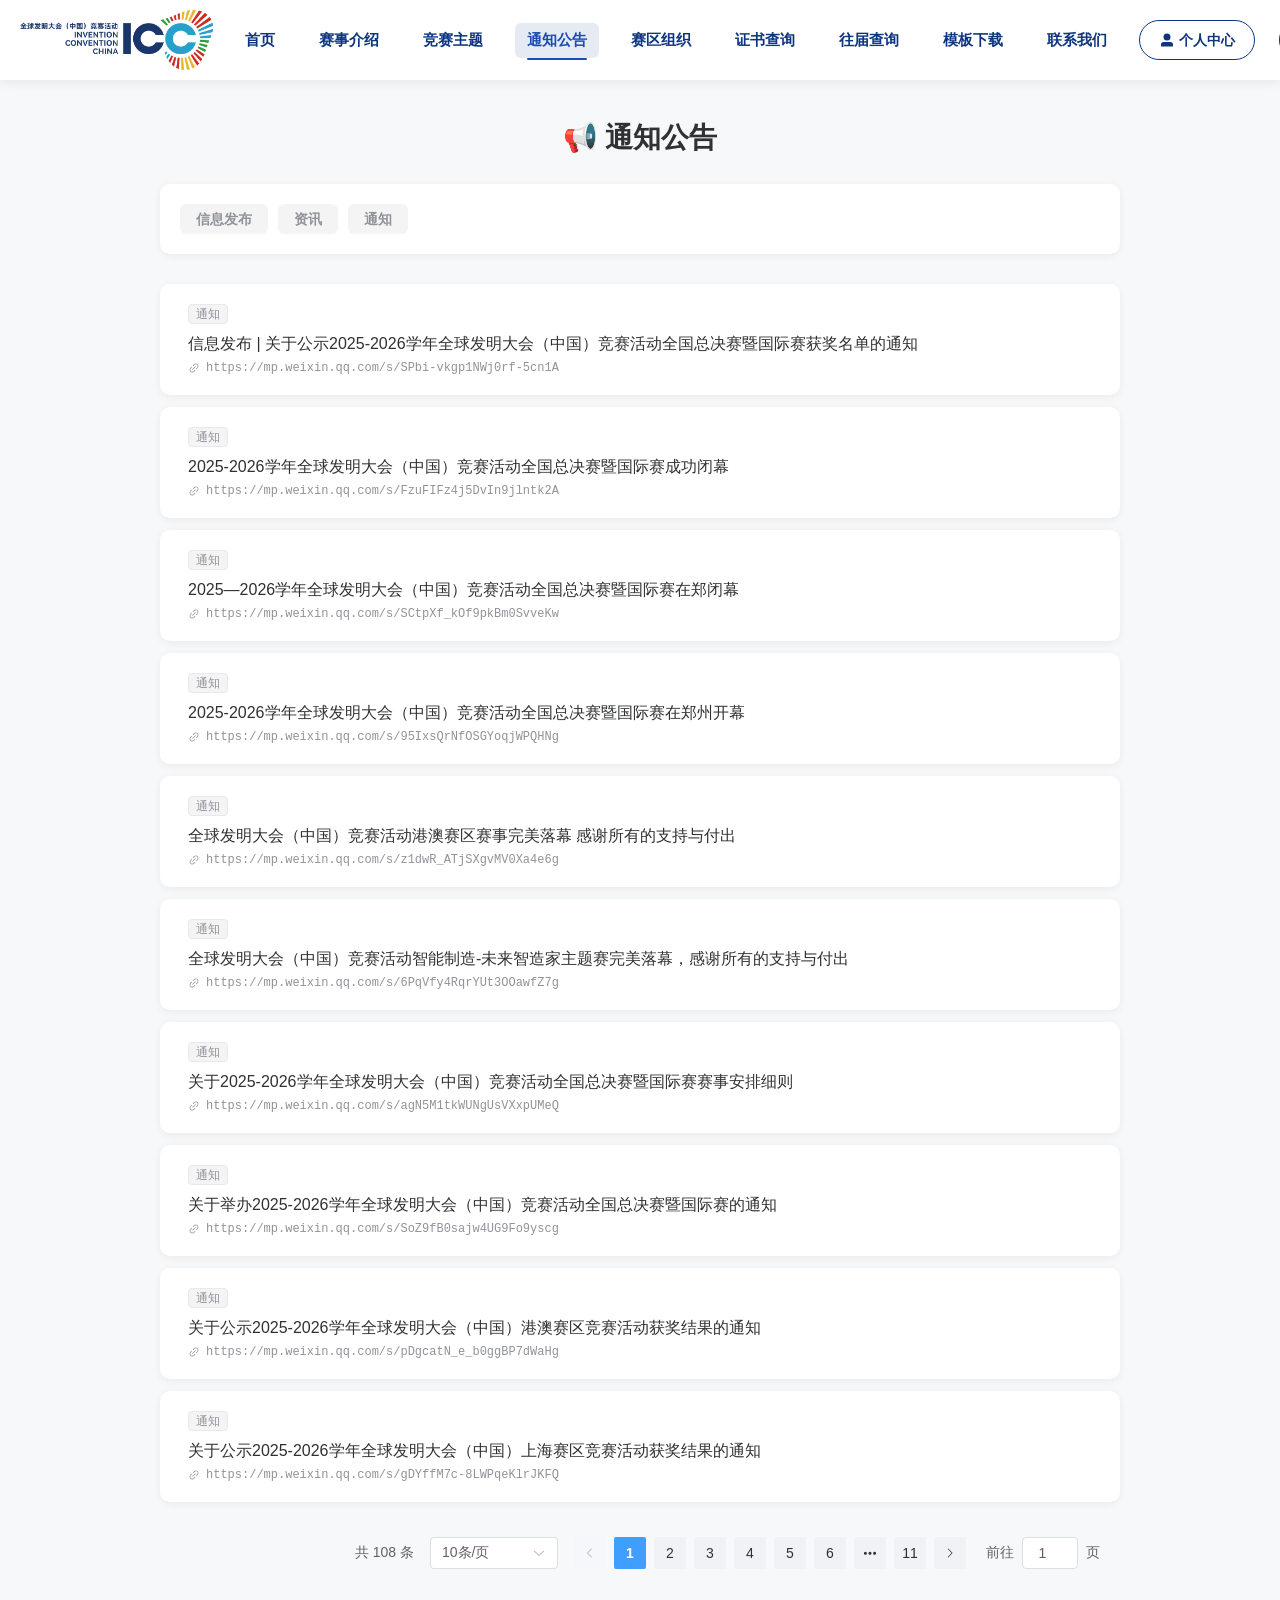
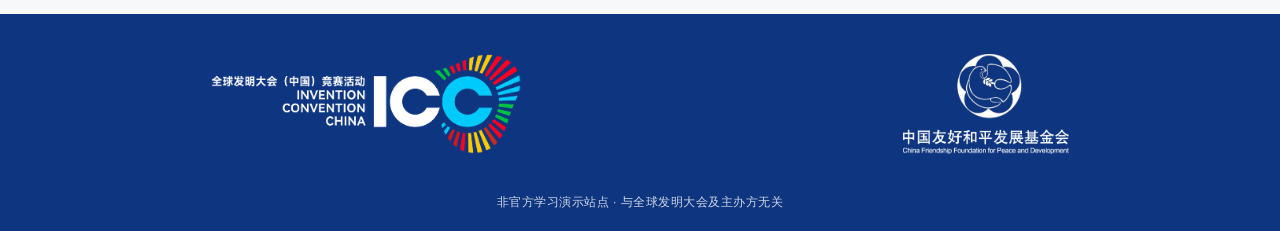
==== announcement.html @ bc02f61d "Deploy ICC replica site Co-Authored-By: Claude Code <noreply@anthropic.com>" ====
<!DOCTYPE html>
<html lang="zh-CN">
  <head>
    <meta charset="utf-8" />
    <meta http-equiv="X-UA-Compatible" content="IE=edge,chrome=1" />
    <meta name="renderer" content="webkit" />
    <meta name="viewport" content="width=device-width, initial-scale=1, maximum-scale=1, user-scalable=no" />
    <meta name="robots" content="noindex, nofollow" />
    <title></title>
    <link rel="stylesheet" href="assets/css/style.css" />
    <link rel="stylesheet" href="assets/css/content.css" />
  </head>
  <body>
    <div id="app">
      <div class="notification-page">
<header class="app-header">
          <div class="logo-container">
            <img class="logo" src="assets/img/logo-header.png" alt="ICC" />
          </div>
                    <nav class="nav-links desktop-nav">
            <a href="home.html" class="nav-btn">首页</a>
            <a href="introduction.html" class="nav-btn">赛事介绍</a>
            <a href="theme.html" class="nav-btn">竞赛主题</a>
            <a href="announcement.html" class="nav-btn router-link-exact-active">通知公告</a>
            <a href="organization.html" class="nav-btn">赛区组织</a>
            <a href="index.html" class="nav-btn">证书查询</a>
            <a href="past.html" class="nav-btn">往届查询</a>
            <a href="download.html" class="nav-btn">模板下载</a>
            <a href="contact.html" class="nav-btn">联系我们</a>
          </nav>
          <div class="auth-buttons desktop-auth">
            <button class="auth-btn personal-center-btn" type="button" id="personalBtn">
              <span class="btn-icon">
                <svg viewBox="0 0 1024 1024" width="16" height="16" xmlns="http://www.w3.org/2000/svg">
                  <path fill="currentColor" d="M288 320a224 224 0 1 0 448 0 224 224 0 1 0-448 0m544 608H160a32 32 0 0 1-32-32v-96a160 160 0 0 1 160-160h448a160 160 0 0 1 160 160v96a32 32 0 0 1-32 32z" />
                </svg>
              </span>
              <span>个人中心</span>
            </button>
            <button class="auth-btn register-btn" type="button" id="registerBtn"><span>报名参赛</span></button>
          </div>

          <button class="mobile-menu-btn" type="button" id="mobileMenuBtn" aria-label="打开菜单">
            <span class="menu-line"></span><span class="menu-line"></span><span class="menu-line"></span>
          </button>
          <div class="mobile-menu-overlay" id="mobileOverlay"></div>
          <nav class="mobile-nav" id="mobileNav">
            <div class="mobile-nav-header">
              <img class="mobile-logo" src="assets/img/logo-header.png" alt="ICC" />
              <button class="close-menu-btn" type="button" id="closeMenuBtn">×</button>
            </div>
            <div class="mobile-auth-buttons">
              <button class="mobile-auth-btn mobile-personal-center-btn" type="button">
                <span class="mobile-btn-inner">
                  <span class="btn-icon">
                    <svg viewBox="0 0 1024 1024" width="16" height="16" xmlns="http://www.w3.org/2000/svg">
                      <path fill="currentColor" d="M288 320a224 224 0 1 0 448 0 224 224 0 1 0-448 0m544 608H160a32 32 0 0 1-32-32v-96a160 160 0 0 1 160-160h448a160 160 0 0 1 160 160v96a32 32 0 0 1-32 32z" />
                    </svg>
                  </span>
                  <span>个人中心</span>
                </span>
              </button>
              <button class="mobile-auth-btn mobile-register-btn" type="button" id="mobileRegisterBtn"><span>报名参赛</span></button>
            </div>
                        <div class="mobile-nav-links">
              <a href="home.html" class="mobile-nav-btn"><span>首页</span><span class="nav-arrow">›</span></a>
              <a href="introduction.html" class="mobile-nav-btn"><span>赛事介绍</span><span class="nav-arrow">›</span></a>
              <a href="theme.html" class="mobile-nav-btn"><span>竞赛主题</span><span class="nav-arrow">›</span></a>
              <a href="announcement.html" class="mobile-nav-btn active"><span>通知公告</span><span class="nav-arrow">›</span></a>
              <a href="organization.html" class="mobile-nav-btn"><span>赛区组织</span><span class="nav-arrow">›</span></a>
              <a href="index.html" class="mobile-nav-btn"><span>证书查询</span><span class="nav-arrow">›</span></a>
              <a href="past.html" class="mobile-nav-btn"><span>往届查询</span><span class="nav-arrow">›</span></a>
              <a href="download.html" class="mobile-nav-btn"><span>模板下载</span><span class="nav-arrow">›</span></a>
              <a href="contact.html" class="mobile-nav-btn"><span>联系我们</span><span class="nav-arrow">›</span></a>
            </div>
          </nav>
        </header>

        <main class="main-content">
          <div class="container">
            <h2 class="page-title">📢 通知公告</h2>
            <div class="tag-filter">
          <span class="el-check-tag el-check-tag--primary">信息发布</span>
          <span class="el-check-tag el-check-tag--primary">资讯</span>
          <span class="el-check-tag el-check-tag--primary">通知</span>
            </div>
            <div class="notification-list" id="notificationList">
          <div class="notice-item" data-url="https://mp.weixin.qq.com/s/SPbi-vkgp1NWj0rf-5cn1A">
            <div class="item-tags"><span class="el-tag el-tag--info el-tag--small el-tag--light tag"><span class="el-tag__content">通知</span></span></div>
            <span class="notice-title">信息发布 | 关于公示2025-2026学年全球发明大会（中国）竞赛活动全国总决赛暨国际赛获奖名单的通知</span>
            <div class="link-hint"><i class="el-icon" style="font-size: 12px;"><svg viewBox="0 0 1024 1024"><path fill="currentColor" d="M715.648 625.152 670.4 579.904l90.496-90.56c75.008-74.944 85.12-186.368 22.656-248.896-62.528-62.464-173.952-52.352-248.96 22.656L444.16 353.6l-45.248-45.248 90.496-90.496c100.032-99.968 251.968-110.08 339.456-22.656 87.488 87.488 77.312 239.424-22.656 339.456l-90.496 90.496zm-90.496 90.496-90.496 90.496C434.624 906.112 282.688 916.224 195.2 828.8c-87.488-87.488-77.312-239.424 22.656-339.456l90.496-90.496 45.248 45.248-90.496 90.56c-75.008 74.944-85.12 186.368-22.656 248.896 62.528 62.464 173.952 52.352 248.96-22.656l90.496-90.496 45.248 45.248zm0-362.048 45.248 45.248L398.848 670.4 353.6 625.152 625.152 353.6z"></path></svg></i><span>https://mp.weixin.qq.com/s/SPbi-vkgp1NWj0rf-5cn1A</span></div>
          </div>
          <div class="notice-item" data-url="https://mp.weixin.qq.com/s/FzuFIFz4j5DvIn9jlntk2A">
            <div class="item-tags"><span class="el-tag el-tag--info el-tag--small el-tag--light tag"><span class="el-tag__content">通知</span></span></div>
            <span class="notice-title">2025-2026学年全球发明大会（中国）竞赛活动全国总决赛暨国际赛成功闭幕</span>
            <div class="link-hint"><i class="el-icon" style="font-size: 12px;"><svg viewBox="0 0 1024 1024"><path fill="currentColor" d="M715.648 625.152 670.4 579.904l90.496-90.56c75.008-74.944 85.12-186.368 22.656-248.896-62.528-62.464-173.952-52.352-248.96 22.656L444.16 353.6l-45.248-45.248 90.496-90.496c100.032-99.968 251.968-110.08 339.456-22.656 87.488 87.488 77.312 239.424-22.656 339.456l-90.496 90.496zm-90.496 90.496-90.496 90.496C434.624 906.112 282.688 916.224 195.2 828.8c-87.488-87.488-77.312-239.424 22.656-339.456l90.496-90.496 45.248 45.248-90.496 90.56c-75.008 74.944-85.12 186.368-22.656 248.896 62.528 62.464 173.952 52.352 248.96-22.656l90.496-90.496 45.248 45.248zm0-362.048 45.248 45.248L398.848 670.4 353.6 625.152 625.152 353.6z"></path></svg></i><span>https://mp.weixin.qq.com/s/FzuFIFz4j5DvIn9jlntk2A</span></div>
          </div>
          <div class="notice-item" data-url="https://mp.weixin.qq.com/s/SCtpXf_kOf9pkBm0SvveKw">
            <div class="item-tags"><span class="el-tag el-tag--info el-tag--small el-tag--light tag"><span class="el-tag__content">通知</span></span></div>
            <span class="notice-title">2025—2026学年全球发明大会（中国）竞赛活动全国总决赛暨国际赛在郑闭幕</span>
            <div class="link-hint"><i class="el-icon" style="font-size: 12px;"><svg viewBox="0 0 1024 1024"><path fill="currentColor" d="M715.648 625.152 670.4 579.904l90.496-90.56c75.008-74.944 85.12-186.368 22.656-248.896-62.528-62.464-173.952-52.352-248.96 22.656L444.16 353.6l-45.248-45.248 90.496-90.496c100.032-99.968 251.968-110.08 339.456-22.656 87.488 87.488 77.312 239.424-22.656 339.456l-90.496 90.496zm-90.496 90.496-90.496 90.496C434.624 906.112 282.688 916.224 195.2 828.8c-87.488-87.488-77.312-239.424 22.656-339.456l90.496-90.496 45.248 45.248-90.496 90.56c-75.008 74.944-85.12 186.368-22.656 248.896 62.528 62.464 173.952 52.352 248.96-22.656l90.496-90.496 45.248 45.248zm0-362.048 45.248 45.248L398.848 670.4 353.6 625.152 625.152 353.6z"></path></svg></i><span>https://mp.weixin.qq.com/s/SCtpXf_kOf9pkBm0SvveKw</span></div>
          </div>
          <div class="notice-item" data-url="https://mp.weixin.qq.com/s/95IxsQrNfOSGYoqjWPQHNg">
            <div class="item-tags"><span class="el-tag el-tag--info el-tag--small el-tag--light tag"><span class="el-tag__content">通知</span></span></div>
            <span class="notice-title">2025-2026学年全球发明大会（中国）竞赛活动全国总决赛暨国际赛在郑州开幕</span>
            <div class="link-hint"><i class="el-icon" style="font-size: 12px;"><svg viewBox="0 0 1024 1024"><path fill="currentColor" d="M715.648 625.152 670.4 579.904l90.496-90.56c75.008-74.944 85.12-186.368 22.656-248.896-62.528-62.464-173.952-52.352-248.96 22.656L444.16 353.6l-45.248-45.248 90.496-90.496c100.032-99.968 251.968-110.08 339.456-22.656 87.488 87.488 77.312 239.424-22.656 339.456l-90.496 90.496zm-90.496 90.496-90.496 90.496C434.624 906.112 282.688 916.224 195.2 828.8c-87.488-87.488-77.312-239.424 22.656-339.456l90.496-90.496 45.248 45.248-90.496 90.56c-75.008 74.944-85.12 186.368-22.656 248.896 62.528 62.464 173.952 52.352 248.96-22.656l90.496-90.496 45.248 45.248zm0-362.048 45.248 45.248L398.848 670.4 353.6 625.152 625.152 353.6z"></path></svg></i><span>https://mp.weixin.qq.com/s/95IxsQrNfOSGYoqjWPQHNg</span></div>
          </div>
          <div class="notice-item" data-url="https://mp.weixin.qq.com/s/z1dwR_ATjSXgvMV0Xa4e6g">
            <div class="item-tags"><span class="el-tag el-tag--info el-tag--small el-tag--light tag"><span class="el-tag__content">通知</span></span></div>
            <span class="notice-title">全球发明大会（中国）竞赛活动港澳赛区赛事完美落幕 感谢所有的支持与付出</span>
            <div class="link-hint"><i class="el-icon" style="font-size: 12px;"><svg viewBox="0 0 1024 1024"><path fill="currentColor" d="M715.648 625.152 670.4 579.904l90.496-90.56c75.008-74.944 85.12-186.368 22.656-248.896-62.528-62.464-173.952-52.352-248.96 22.656L444.16 353.6l-45.248-45.248 90.496-90.496c100.032-99.968 251.968-110.08 339.456-22.656 87.488 87.488 77.312 239.424-22.656 339.456l-90.496 90.496zm-90.496 90.496-90.496 90.496C434.624 906.112 282.688 916.224 195.2 828.8c-87.488-87.488-77.312-239.424 22.656-339.456l90.496-90.496 45.248 45.248-90.496 90.56c-75.008 74.944-85.12 186.368-22.656 248.896 62.528 62.464 173.952 52.352 248.96-22.656l90.496-90.496 45.248 45.248zm0-362.048 45.248 45.248L398.848 670.4 353.6 625.152 625.152 353.6z"></path></svg></i><span>https://mp.weixin.qq.com/s/z1dwR_ATjSXgvMV0Xa4e6g</span></div>
          </div>
          <div class="notice-item" data-url="https://mp.weixin.qq.com/s/6PqVfy4RqrYUt3OOawfZ7g">
            <div class="item-tags"><span class="el-tag el-tag--info el-tag--small el-tag--light tag"><span class="el-tag__content">通知</span></span></div>
            <span class="notice-title">全球发明大会（中国）竞赛活动智能制造-未来智造家主题赛完美落幕，感谢所有的支持与付出</span>
            <div class="link-hint"><i class="el-icon" style="font-size: 12px;"><svg viewBox="0 0 1024 1024"><path fill="currentColor" d="M715.648 625.152 670.4 579.904l90.496-90.56c75.008-74.944 85.12-186.368 22.656-248.896-62.528-62.464-173.952-52.352-248.96 22.656L444.16 353.6l-45.248-45.248 90.496-90.496c100.032-99.968 251.968-110.08 339.456-22.656 87.488 87.488 77.312 239.424-22.656 339.456l-90.496 90.496zm-90.496 90.496-90.496 90.496C434.624 906.112 282.688 916.224 195.2 828.8c-87.488-87.488-77.312-239.424 22.656-339.456l90.496-90.496 45.248 45.248-90.496 90.56c-75.008 74.944-85.12 186.368-22.656 248.896 62.528 62.464 173.952 52.352 248.96-22.656l90.496-90.496 45.248 45.248zm0-362.048 45.248 45.248L398.848 670.4 353.6 625.152 625.152 353.6z"></path></svg></i><span>https://mp.weixin.qq.com/s/6PqVfy4RqrYUt3OOawfZ7g</span></div>
          </div>
          <div class="notice-item" data-url="https://mp.weixin.qq.com/s/agN5M1tkWUNgUsVXxpUMeQ">
            <div class="item-tags"><span class="el-tag el-tag--info el-tag--small el-tag--light tag"><span class="el-tag__content">通知</span></span></div>
            <span class="notice-title">关于2025-2026学年全球发明大会（中国）竞赛活动全国总决赛暨国际赛赛事安排细则</span>
            <div class="link-hint"><i class="el-icon" style="font-size: 12px;"><svg viewBox="0 0 1024 1024"><path fill="currentColor" d="M715.648 625.152 670.4 579.904l90.496-90.56c75.008-74.944 85.12-186.368 22.656-248.896-62.528-62.464-173.952-52.352-248.96 22.656L444.16 353.6l-45.248-45.248 90.496-90.496c100.032-99.968 251.968-110.08 339.456-22.656 87.488 87.488 77.312 239.424-22.656 339.456l-90.496 90.496zm-90.496 90.496-90.496 90.496C434.624 906.112 282.688 916.224 195.2 828.8c-87.488-87.488-77.312-239.424 22.656-339.456l90.496-90.496 45.248 45.248-90.496 90.56c-75.008 74.944-85.12 186.368-22.656 248.896 62.528 62.464 173.952 52.352 248.96-22.656l90.496-90.496 45.248 45.248zm0-362.048 45.248 45.248L398.848 670.4 353.6 625.152 625.152 353.6z"></path></svg></i><span>https://mp.weixin.qq.com/s/agN5M1tkWUNgUsVXxpUMeQ</span></div>
          </div>
          <div class="notice-item" data-url="https://mp.weixin.qq.com/s/SoZ9fB0sajw4UG9Fo9yscg">
            <div class="item-tags"><span class="el-tag el-tag--info el-tag--small el-tag--light tag"><span class="el-tag__content">通知</span></span></div>
            <span class="notice-title">关于举办2025-2026学年全球发明大会（中国）竞赛活动全国总决赛暨国际赛的通知</span>
            <div class="link-hint"><i class="el-icon" style="font-size: 12px;"><svg viewBox="0 0 1024 1024"><path fill="currentColor" d="M715.648 625.152 670.4 579.904l90.496-90.56c75.008-74.944 85.12-186.368 22.656-248.896-62.528-62.464-173.952-52.352-248.96 22.656L444.16 353.6l-45.248-45.248 90.496-90.496c100.032-99.968 251.968-110.08 339.456-22.656 87.488 87.488 77.312 239.424-22.656 339.456l-90.496 90.496zm-90.496 90.496-90.496 90.496C434.624 906.112 282.688 916.224 195.2 828.8c-87.488-87.488-77.312-239.424 22.656-339.456l90.496-90.496 45.248 45.248-90.496 90.56c-75.008 74.944-85.12 186.368-22.656 248.896 62.528 62.464 173.952 52.352 248.96-22.656l90.496-90.496 45.248 45.248zm0-362.048 45.248 45.248L398.848 670.4 353.6 625.152 625.152 353.6z"></path></svg></i><span>https://mp.weixin.qq.com/s/SoZ9fB0sajw4UG9Fo9yscg</span></div>
          </div>
          <div class="notice-item" data-url="https://mp.weixin.qq.com/s/pDgcatN_e_b0ggBP7dWaHg">
            <div class="item-tags"><span class="el-tag el-tag--info el-tag--small el-tag--light tag"><span class="el-tag__content">通知</span></span></div>
            <span class="notice-title">关于公示2025-2026学年全球发明大会（中国）港澳赛区竞赛活动获奖结果的通知</span>
            <div class="link-hint"><i class="el-icon" style="font-size: 12px;"><svg viewBox="0 0 1024 1024"><path fill="currentColor" d="M715.648 625.152 670.4 579.904l90.496-90.56c75.008-74.944 85.12-186.368 22.656-248.896-62.528-62.464-173.952-52.352-248.96 22.656L444.16 353.6l-45.248-45.248 90.496-90.496c100.032-99.968 251.968-110.08 339.456-22.656 87.488 87.488 77.312 239.424-22.656 339.456l-90.496 90.496zm-90.496 90.496-90.496 90.496C434.624 906.112 282.688 916.224 195.2 828.8c-87.488-87.488-77.312-239.424 22.656-339.456l90.496-90.496 45.248 45.248-90.496 90.56c-75.008 74.944-85.12 186.368-22.656 248.896 62.528 62.464 173.952 52.352 248.96-22.656l90.496-90.496 45.248 45.248zm0-362.048 45.248 45.248L398.848 670.4 353.6 625.152 625.152 353.6z"></path></svg></i><span>https://mp.weixin.qq.com/s/pDgcatN_e_b0ggBP7dWaHg</span></div>
          </div>
          <div class="notice-item" data-url="https://mp.weixin.qq.com/s/gDYffM7c-8LWPqeKlrJKFQ">
            <div class="item-tags"><span class="el-tag el-tag--info el-tag--small el-tag--light tag"><span class="el-tag__content">通知</span></span></div>
            <span class="notice-title">关于公示2025-2026学年全球发明大会（中国）上海赛区竞赛活动获奖结果的通知</span>
            <div class="link-hint"><i class="el-icon" style="font-size: 12px;"><svg viewBox="0 0 1024 1024"><path fill="currentColor" d="M715.648 625.152 670.4 579.904l90.496-90.56c75.008-74.944 85.12-186.368 22.656-248.896-62.528-62.464-173.952-52.352-248.96 22.656L444.16 353.6l-45.248-45.248 90.496-90.496c100.032-99.968 251.968-110.08 339.456-22.656 87.488 87.488 77.312 239.424-22.656 339.456l-90.496 90.496zm-90.496 90.496-90.496 90.496C434.624 906.112 282.688 916.224 195.2 828.8c-87.488-87.488-77.312-239.424 22.656-339.456l90.496-90.496 45.248 45.248-90.496 90.56c-75.008 74.944-85.12 186.368-22.656 248.896 62.528 62.464 173.952 52.352 248.96-22.656l90.496-90.496 45.248 45.248zm0-362.048 45.248 45.248L398.848 670.4 353.6 625.152 625.152 353.6z"></path></svg></i><span>https://mp.weixin.qq.com/s/gDYffM7c-8LWPqeKlrJKFQ</span></div>
          </div>
            </div>
        <div class="pagination-container">
          <div class="el-pagination is-background">
            <span class="el-pagination__total">共 108 条</span>
            <span class="el-pagination__sizes"><span class="size-box"><span>10条/页</span><i class="el-icon"><svg viewBox="0 0 1024 1024" xmlns="http://www.w3.org/2000/svg"><path fill="currentColor" d="M831.872 340.864 512 652.672 192.128 340.864a30.592 30.592 0 0 0-42.752 0 29.12 29.12 0 0 0 0 41.6L489.664 714.24a32 32 0 0 0 44.672 0l340.288-331.712a29.12 29.12 0 0 0 0-41.728 30.592 30.592 0 0 0-42.752 0z"/></svg></i></span></span>
            <button type="button" class="btn-prev" aria-label="上一页" disabled><svg viewBox="0 0 1024 1024" xmlns="http://www.w3.org/2000/svg"><path fill="currentColor" d="M609.408 149.376 277.76 489.6a32 32 0 0 0 0 44.672l331.648 340.352a29.12 29.12 0 0 0 41.728 0 30.592 30.592 0 0 0 0-42.752L339.264 511.936l311.872-319.872a30.592 30.592 0 0 0 0-42.688 29.12 29.12 0 0 0-41.728 0z"/></svg></button>
            <ul class="el-pager">
          <li class="is-active number" data-page="1">1</li>
          <li class="number" data-page="2">2</li>
          <li class="number" data-page="3">3</li>
          <li class="number" data-page="4">4</li>
          <li class="number" data-page="5">5</li>
          <li class="number" data-page="6">6</li>
          <li class="more btn-quicknext el-icon" aria-label="向后 5 页"><svg viewBox="0 0 1024 1024" xmlns="http://www.w3.org/2000/svg"><path fill="currentColor" d="M176 416a112 112 0 1 1 0 224 112 112 0 0 1 0-224m336 0a112 112 0 1 1 0 224 112 112 0 0 1 0-224m336 0a112 112 0 1 1 0 224 112 112 0 0 1 0-224"/></svg></li>
          <li class="number" data-page="11">11</li>
            </ul>
            <button type="button" class="btn-next" aria-label="下一页"><svg viewBox="0 0 1024 1024" xmlns="http://www.w3.org/2000/svg"><path fill="currentColor" d="M340.864 149.312a30.592 30.592 0 0 0 0 42.752L652.736 512 340.864 831.872a30.592 30.592 0 0 0 0 42.752 29.12 29.12 0 0 0 41.728 0L714.24 534.336a32 32 0 0 0 0-44.672L382.592 149.376a29.12 29.12 0 0 0-41.728 0z"/></svg></button>
            <span class="el-pagination__jump"><span class="el-pagination__goto">前往</span><input class="jump-input" type="number" min="1" max="11" value="1" aria-label="页"><span>页</span></span>
          </div>
        </div>
          </div>
        </main>

<footer class="app-footer">
          <img class="foot-logo" src="assets/img/logo-footer-left.png" alt="Logo Left" />
          <img class="foot-logo" src="assets/img/logo-footer-right.png" alt="Logo Right" />
          <div class="record"><span class="demo-notice">非官方学习演示站点 · 与全球发明大会及主办方无关</span></div>
        </footer>
      </div>

    <!-- 报名参赛：选择参赛方式 -->
    <div class="competition-modal-overlay" id="competitionModal" hidden>
      <div class="competition-modal-container" role="dialog" aria-modal="true" aria-labelledby="modalTitle">
        <button class="modal-close-btn" type="button" id="modalCloseBtn" aria-label="关闭">
          <svg width="20" height="20" viewBox="0 0 20 20" fill="none" xmlns="http://www.w3.org/2000/svg">
            <path d="M15 5L5 15M5 5L15 15" stroke="#666" stroke-width="2" stroke-linecap="round" stroke-linejoin="round" />
          </svg>
        </button>
        <div class="modal-header">
          <div class="modal-icon">
            <svg width="48" height="48" viewBox="0 0 48 48" fill="none" xmlns="http://www.w3.org/2000/svg">
              <circle cx="24" cy="24" r="24" fill="#0E357F" fill-opacity="0.1" />
              <path d="M32 19L24 27L16 19" stroke="#0E357F" stroke-width="2" stroke-linecap="round" stroke-linejoin="round" />
            </svg>
          </div>
          <h2 class="modal-title" id="modalTitle">选择参赛方式</h2>
          <p class="modal-subtitle">请选择您要参加的赛事类型</p>
        </div>
        <div class="modal-content">
          <div class="competition-options">
            <div class="competition-card" data-value="provincial">
              <div class="card-icon-wrapper">
                <div class="card-icon provincial-bg">
                  <svg width="32" height="32" viewBox="0 0 32 32" fill="none" xmlns="http://www.w3.org/2000/svg">
                    <path d="M16 2C8.268 2 2 8.268 2 16C2 23.732 8.268 30 16 30C23.732 30 30 23.732 30 16C30 8.268 23.732 2 16 2Z" fill="white" />
                    <path d="M16 6C10.477 6 6 10.477 6 16C6 21.523 10.477 26 16 26C21.523 26 26 21.523 26 16C26 10.477 21.523 6 16 6Z" fill="#0E357F" />
                    <path d="M16 12C13.791 12 12 13.791 12 16C12 18.209 13.791 20 16 20C18.209 20 20 18.209 20 16C20 13.791 18.209 12 16 12Z" fill="white" />
                  </svg>
                </div>
              </div>
              <div class="card-content"><h3 class="card-title">省赛</h3></div>
              <div class="card-checkmark" hidden>
                <svg width="24" height="24" viewBox="0 0 24 24" fill="none" xmlns="http://www.w3.org/2000/svg">
                  <circle cx="12" cy="12" r="12" fill="#0E357F" />
                  <path d="M7 12L10 15L17 8" stroke="white" stroke-width="2" stroke-linecap="round" stroke-linejoin="round" />
                </svg>
              </div>
            </div>
            <div class="competition-card" data-value="theme">
              <div class="card-icon-wrapper">
                <div class="card-icon theme-bg">
                  <svg width="32" height="32" viewBox="0 0 32 32" fill="none" xmlns="http://www.w3.org/2000/svg">
                    <path d="M16 4L20 12L28 13.5L22 20L23 28L16 24L9 28L10 20L4 13.5L12 12L16 4Z" fill="white" />
                  </svg>
                </div>
              </div>
              <div class="card-content"><h3 class="card-title">主题赛</h3></div>
              <div class="card-checkmark" hidden>
                <svg width="24" height="24" viewBox="0 0 24 24" fill="none" xmlns="http://www.w3.org/2000/svg">
                  <circle cx="12" cy="12" r="12" fill="#0E357F" />
                  <path d="M7 12L10 15L17 8" stroke="white" stroke-width="2" stroke-linecap="round" stroke-linejoin="round" />
                </svg>
              </div>
            </div>
          </div>
          <div class="selection-tip" id="selectionTip" hidden>
            <div class="tip-icon">
              <svg width="20" height="20" viewBox="0 0 20 20" fill="none" xmlns="http://www.w3.org/2000/svg">
                <circle cx="10" cy="10" r="10" fill="#0E357F" fill-opacity="0.1" />
                <path d="M10 5V10M10 15H10.01" stroke="#0E357F" stroke-width="1.5" stroke-linecap="round" stroke-linejoin="round" />
              </svg>
            </div>
            <span class="tip-text">您选择了<span class="tip-highlight" id="tipValue">省赛</span>，点击确定继续</span>
          </div>
        </div>
        <div class="modal-footer">
          <button class="modal-btn modal-btn-secondary" type="button" id="modalCancelBtn">取消</button>
          <button class="modal-btn modal-btn-primary disabled" type="button" id="modalConfirmBtn" disabled>确定</button>
        </div>
      </div>
    </div>

    
    <script src="assets/js/app.js"></script>
    <script src="assets/js/pages.js"></script>
  </body>
</html>
---- assets/css/style.css ----
/* =========================================================
   证书查询页 — 视觉复刻
   尺寸、颜色、字号均按原页面渲染结果逐项对齐（1920×1080）
   ========================================================= */

* {
  box-sizing: border-box;
}

html,
body,
#app {
  height: 100%;
  margin: 0;
  padding: 0;
}

body {
  font-family: "Helvetica Neue", Helvetica, "PingFang SC", "Hiragino Sans GB", "Microsoft YaHei", Arial, sans-serif;
  font-size: 16px;
  color: #000;
  background: #fff;
  -moz-osx-font-smoothing: grayscale;
  -webkit-font-smoothing: antialiased;
  text-rendering: optimizeLegibility;
}

a {
  color: inherit;
  text-decoration: none;
}

img {
  border: 0;
}


.page-wrapper {
  display: flex;
  flex-direction: column;
  min-height: 100vh;
}

/* ========================= 顶部导航 ========================= */

.app-header {
  position: fixed;
  top: 0;
  left: 0;
  right: 0;
  z-index: 1000;
  height: 80px;
  display: flex;
  align-items: center;
  justify-content: space-between;
  padding: 0 20px;
  background: rgba(255, 255, 255, 0.95);
  -webkit-backdrop-filter: blur(8px);
  backdrop-filter: blur(8px);
  box-shadow: 0 2px 12px rgba(0, 0, 0, 0.08);
  transition: all 0.3s ease;
}

.logo-container {
  flex-shrink: 0;
  display: flex;
  align-items: center;
}

.logo {
  height: 60px;
  display: block;
  transition: height 0.3s ease;
}

.desktop-nav {
  display: flex;
  align-items: center;
  gap: 20px;
  margin: 0 auto;
  padding: 0 20px;
}

.nav-btn {
  font-size: 15px;
  font-weight: 600;
  color: #0e357f;
  text-decoration: none;
  padding: 8px 12px;
  border-radius: 6px;
  transition: all 0.3s ease;
  white-space: nowrap;
  position: relative;
}

.nav-btn:hover {
  color: #1a4cb3;
  background: rgba(14, 53, 127, 0.08);
}

.nav-btn.router-link-exact-active {
  color: #1a4cb3;
  background: rgba(14, 53, 127, 0.1);
}

.nav-btn.router-link-exact-active::after {
  content: "";
  position: absolute;
  bottom: -2px;
  left: 12px;
  right: 12px;
  height: 2px;
  background: #1a4cb3;
  border-radius: 1px;
}

.auth-buttons.desktop-auth {
  display: flex;
  align-items: center;
  gap: 12px;
  flex-shrink: 0;
}

.auth-btn {
  display: inline-flex;
  align-items: center;
  justify-content: center;
  height: 40px;
  padding: 12px 19px;
  font-size: 14px;
  font-weight: 600;
  line-height: 1;
  border-radius: 20px;
  cursor: pointer;
  transition: all 0.3s ease;
  white-space: nowrap;
}

.desktop-auth .auth-btn + .auth-btn {
  margin-left: 12px;
}

.auth-btn .btn-icon {
  display: inline-flex;
  align-items: center;
  justify-content: center;
  width: 16px;
  height: 16px;
  margin-right: 4px;
  font-size: 16px;
}

.personal-center-btn {
  color: #0e357f;
  background: #fff;
  border: 1px solid #0e357f;
}

.personal-center-btn:hover {
  color: #fff;
  background: #0e357f;
  border-color: #0e357f;
  transform: translateY(-1px);
  box-shadow: 0 4px 16px rgba(14, 53, 127, 0.25);
}

.personal-center-btn:active {
  transform: translateY(0);
}

.register-btn {
  background: #0e357f;
  border: 1px solid #0e357f;
  color: #fff;
}

.register-btn:hover {
  background: #1a4cb3;
  border-color: #1a4cb3;
  transform: translateY(-1px);
  box-shadow: 0 4px 12px rgba(14, 53, 127, 0.2);
}

/* 移动端菜单按钮与抽屉 */

.mobile-menu-btn {
  display: none;
  flex-direction: column;
  justify-content: space-between;
  width: 30px;
  height: 24px;
  background: none;
  border: none;
  cursor: pointer;
  padding: 0;
  z-index: 1002;
}

.menu-line {
  display: block;
  width: 100%;
  height: 3px;
  background: #0e357f;
  border-radius: 2px;
  transition: all 0.3s ease;
}

.mobile-menu-btn.active .menu-line:nth-child(1) {
  transform: translateY(10px) rotate(45deg);
}

.mobile-menu-btn.active .menu-line:nth-child(2) {
  opacity: 0;
}

.mobile-menu-btn.active .menu-line:nth-child(3) {
  transform: translateY(-11px) rotate(-45deg);
}

.mobile-menu-overlay {
  display: none;
  position: fixed;
  top: 0;
  left: 0;
  right: 0;
  bottom: 0;
  background: rgba(0, 0, 0, 0.5);
  z-index: 1001;
  opacity: 0;
  pointer-events: none;
  transition: opacity 0.3s ease;
}

.mobile-menu-overlay.active {
  opacity: 1;
  pointer-events: auto;
}

.mobile-nav {
  position: fixed;
  top: 0;
  right: -100%;
  width: 85%;
  max-width: 320px;
  height: 100vh;
  background: #fff;
  z-index: 1002;
  transition: right 0.3s ease;
  box-shadow: -2px 0 20px rgba(0, 0, 0, 0.1);
  display: flex;
  flex-direction: column;
}

.mobile-nav.active {
  right: 0;
}

.mobile-nav-header {
  display: flex;
  align-items: center;
  justify-content: space-between;
  padding: 20px;
  border-bottom: 1px solid #eee;
  background: #f8f9fa;
}

.mobile-logo {
  height: 50px;
}

.close-menu-btn {
  font-size: 32px;
  color: #0e357f;
  background: none;
  border: none;
  cursor: pointer;
  line-height: 1;
  padding: 0;
  width: 40px;
  height: 40px;
  display: flex;
  align-items: center;
  justify-content: center;
  border-radius: 50%;
  transition: background-color 0.3s ease;
}

.mobile-auth-buttons {
  display: none;
  padding: 20px;
  gap: 12px;
  background: #f8f9fa;
  border-bottom: 1px solid #eee;
  flex-direction: column;
}

.mobile-auth-btn {
  display: flex;
  align-items: center;
  justify-content: center;
  width: 100%;
  height: 40px;
  padding: 12px 19px;
  border-radius: 20px;
  font-size: 14px;
  font-weight: 600;
  line-height: 1;
  cursor: pointer;
  transition: all 0.3s ease;
}

.mobile-auth-btn + .mobile-auth-btn {
  margin-left: 12px;
}

.mobile-btn-inner {
  display: inline-flex;
  align-items: center;
  justify-content: center;
}

.mobile-auth-btn .btn-icon {
  display: inline-flex;
  align-items: center;
  justify-content: center;
  width: 16px;
  height: 16px;
  margin-right: 4px;
  font-size: 16px;
}

.mobile-personal-center-btn {
  color: #0e357f;
  background: #fff;
  border: 1px solid #0e357f;
}

.mobile-personal-center-btn:hover {
  color: #fff;
  background: #0e357f;
  border-color: #0e357f;
}

.mobile-register-btn {
  background: #0e357f;
  border: 1px solid #0e357f;
  color: #fff;
}

.mobile-register-btn:hover {
  background: #1a4cb3;
  border-color: #1a4cb3;
}

.mobile-nav-links {
  flex: 1;
  overflow-y: auto;
  padding: 20px 0;
}

.mobile-nav-btn {
  display: flex;
  align-items: center;
  justify-content: space-between;
  padding: 16px 24px;
  color: #333;
  text-decoration: none;
  font-size: 16px;
  font-weight: 500;
  border-bottom: 1px solid #f0f0f0;
  transition: all 0.3s ease;
  cursor: pointer;
}

.mobile-nav-btn:active {
  background-color: rgba(14, 53, 127, 0.05);
}

.mobile-nav-btn.active {
  color: #1a4cb3;
  background-color: rgba(14, 53, 127, 0.08);
  font-weight: 600;
}

.mobile-nav-btn.active .nav-arrow {
  color: #1a4cb3;
}

.nav-arrow {
  color: #999;
  font-size: 24px;
  line-height: 1;
}

/* ========================= 主体 ========================= */

.main-content {
  flex: 1;
  padding-top: 80px;
}

.certificate-query {
  width: 100%;
  max-width: 1200px;
  margin: 0 auto;
  padding: 12px;
  box-sizing: border-box;
}

.query-container {
  margin-top: 80px;
  flex: 1;
  background: #fff;
  border-radius: 8px;
  padding: 16px;
  margin-bottom: 16px;
  box-sizing: border-box;
}

.query-title {
  text-align: center;
  margin-bottom: 28px;
}

.query-title h2 {
  color: #1e4e9a;
  font-size: 1.5rem;
  font-weight: 600;
  line-height: 1.1;
  margin: 0 0 8px;
}

.title-line {
  width: 40px;
  height: 3px;
  border: none;
  background: #1e4e9a;
  margin: 0 auto;
}

.query-form .flex-row {
  display: flex;
  flex-wrap: wrap;
  gap: 12px;
}

.flex-row .field {
  flex: 1 1 100%;
  margin-bottom: 18px;
  position: relative;
}

.query-desc {
  margin-top: 12px;
  font-size: 1.3rem;
  color: #666;
  line-height: 1.6;
}

/* ========================= 选择器（Element Plus 外观） ========================= */

.el-select {
  position: relative;
  display: block;
  width: 100%;
  height: 40px;
  font-size: 14px;
  line-height: 32px;
  cursor: pointer;
  outline: none;
}

.el-select__wrapper {
  display: flex;
  align-items: center;
  position: relative;
  width: 100%;
  height: 40px;
  padding: 8px 16px;
  gap: 6px;
  background: #fff;
  border-radius: 4px;
  box-shadow: 0 0 0 1px #dcdfe6 inset;
  font-size: 14px;
  line-height: 24px;
  cursor: pointer;
  transition: box-shadow 0.2s ease;
}

.el-select:hover .el-select__wrapper {
  box-shadow: 0 0 0 1px #c0c4cc inset;
}

.el-select.is-focused .el-select__wrapper,
.el-select.is-open .el-select__wrapper {
  box-shadow: 0 0 0 1px #409eff inset;
}

.el-select__selection {
  flex: 1;
  display: flex;
  align-items: center;
  min-width: 0;
  overflow: hidden;
}

.el-select__placeholder {
  display: block;
  color: #a8abb2;
  font-size: 14px;
  line-height: 24px;
  white-space: nowrap;
  overflow: hidden;
  text-overflow: ellipsis;
}

.el-select.is-selected .el-select__placeholder {
  color: #606266;
}

.el-select__suffix {
  display: flex;
  align-items: center;
  flex-shrink: 0;
  gap: 6px;
  color: #a8abb2;
  font-size: 14px;
  line-height: 24px;
}

.el-select__caret {
  color: #a8abb2;
  transition: transform 0.3s ease;
}

.el-select.is-open .el-select__caret {
  transform: rotate(180deg);
}

.el-select__popper {
  position: fixed;
  z-index: 2003;
  background: #fff;
  border: 1px solid #e4e7ed;
  border-radius: 4px;
  box-shadow: 0 0 12px rgba(0, 0, 0, 0.12);
  padding: 6px 0;
  max-height: 274px;
  overflow-y: auto;
  visibility: hidden;
  opacity: 0;
  transform: scaleY(0.9);
  transform-origin: center top;
  transition: opacity 0.2s ease, transform 0.2s ease, visibility 0.2s;
}

.el-select__popper.is-open {
  visibility: visible;
  opacity: 1;
  transform: scaleY(1);
}

.el-select-dropdown__item {
  position: relative;
  height: 34px;
  line-height: 34px;
  padding: 0 32px 0 20px;
  font-size: 14px;
  color: #606266;
  cursor: pointer;
  white-space: nowrap;
  overflow: hidden;
  text-overflow: ellipsis;
  transition: background-color 0.2s ease;
}

.el-select-dropdown__item:hover {
  background-color: #f5f7fa;
}

.el-select-dropdown__item.is-selected {
  color: #409eff;
  font-weight: 700;
}

.el-select-dropdown__item .check-icon {
  position: absolute;
  right: 20px;
  top: 50%;
  transform: translateY(-50%);
  display: none;
  align-items: center;
  color: #409eff;
}

.el-select-dropdown__item.is-selected .check-icon {
  display: inline-flex;
}

/* ========================= 输入框 ========================= */

.el-input {
  position: relative;
  display: flex;
  width: 100%;
  height: 40px;
  font-size: 14px;
  line-height: 40px;
}

.el-input__wrapper {
  display: flex;
  align-items: center;
  width: 100%;
  height: 40px;
  padding: 1px 15px;
  background: #fff;
  border-radius: 4px;
  box-shadow: 0 0 0 1px #dcdfe6 inset;
  transition: box-shadow 0.2s ease;
}

.el-input__wrapper:hover {
  box-shadow: 0 0 0 1px #c0c4cc inset;
}

.el-input__wrapper.is-focus {
  box-shadow: 0 0 0 1px #409eff inset;
}

.el-input__inner {
  width: 100%;
  height: 38px;
  padding: 0;
  border: none;
  outline: none;
  background: transparent;
  font-size: 14px;
  color: #606266;
  line-height: 38px;
}

.el-input__inner::placeholder {
  color: #a8abb2;
}

/* 校验错误 */

.is-error .el-input__wrapper,
.is-error .el-select__wrapper {
  box-shadow: 0 0 0 1px #f56c6c inset;
}

.el-form-item__error {
  position: absolute;
  top: 100%;
  left: 0;
  padding-top: 2px;
  font-size: 12px;
  line-height: 1;
  color: #f56c6c;
}

/* ========================= 查询按钮 ========================= */

.el-button {
  display: inline-flex;
  align-items: center;
  justify-content: center;
  height: 40px;
  padding: 12px 19px;
  border-radius: 4px;
  font-size: 14px;
  font-weight: 700;
  line-height: 1;
  cursor: pointer;
  transition: background-color 0.15s ease, border-color 0.15s ease;
}

.cx-btn {
  background: #fcc80e;
  border: 1px solid #fdcf0f;
  color: #0e357f;
  width: 100%;
  height: 40px;
}

.cx-btn:disabled {
  cursor: default;
}

.btn-loading {
  display: inline-block;
  width: 14px;
  height: 14px;
  margin-right: 6px;
  border: 2px solid rgba(14, 53, 127, 0.25);
  border-top-color: #0e357f;
  border-radius: 50%;
  animation: btn-spin 0.8s linear infinite;
}

@keyframes btn-spin {
  to {
    transform: rotate(360deg);
  }
}

/* ========================= 查询结果 ========================= */

.result-container {
  background: #fff;
  border-radius: 8px;
  padding: 16px;
  margin-bottom: 16px;
  box-sizing: border-box;
}

.result-container[hidden] {
  display: none;
}

.cert-table {
  overflow-x: auto;
}

.cert-table .el-table {
  width: 100%;
  min-width: 640px;
  border-collapse: separate;
  border-spacing: 0;
  table-layout: fixed;
  font-size: 14px;
  color: #606266;
}

.cert-table .el-table th,
.cert-table .el-table td {
  padding: 8px 0;
  border-bottom: 1px solid #ebeef5;
  vertical-align: middle;
  text-align: left;
}

.cert-table .el-table th {
  background: #f2f2f2;
  color: #909399;
  font-weight: 500;
}

.cert-table .el-table .cell {
  padding: 0 12px;
  line-height: 23px;
  word-break: break-all;
}

.cert-table .el-table tbody tr:hover {
  background: #f5f7fa;
}

.cert-preview {
  margin-top: 20px;
  text-align: center;
}

.cert-preview h3 {
  margin: 0 0 12px;
  font-size: 1.2rem;
  font-weight: 500;
  line-height: 1.1;
  color: inherit;
}

.cert-canvas {
  display: inline-block;
  width: 100%;
  height: auto;
  max-width: 800px;
  border: 1px solid #e5e5e5;
  border-radius: 4px;
}

.cert-actions {
  margin-top: 16px;
}

.cert-actions .el-button--success {
  display: inline-flex;
  align-items: center;
  justify-content: center;
  height: 32px;
  padding: 8px 15px;
  background: #67c23a;
  border: 1px solid #67c23a;
  border-radius: 4px;
  color: #fff;
  font-size: 14px;
  font-weight: 500;
  line-height: 1;
  text-decoration: none;
  cursor: pointer;
  transition: background-color 0.1s ease, border-color 0.1s ease;
}

.cert-actions .el-button--success:hover {
  background: #85ce61;
  border-color: #85ce61;
}

.cert-actions .el-button--success:active {
  background: #5daf34;
  border-color: #5daf34;
}

@media (min-width: 768px) {
  .result-container {
    padding: 24px 32px;
  }
}

/* ========================= 页脚 ========================= */

.app-footer {
  display: flex;
  flex-wrap: wrap;
  justify-content: space-around;
  align-items: center;
  padding: 40px 20px 20px;
  background: #0e357f;
}

.foot-logo {
  height: 100px;
}

.record {
  width: 100%;
  margin-top: 40px;
  display: flex;
  justify-content: center;
  align-items: center;
  flex-wrap: wrap;
  gap: 12px;
  font-size: 12px;
  color: rgba(255, 255, 255, 0.8);
}

.record a {
  color: inherit;
  text-decoration: none;
  display: inline-flex;
  align-items: center;
  gap: 4px;
}

.beian-icon {
  width: 16px;
  height: 16px;
}

/* ========================= 报名参赛弹窗 ========================= */

.competition-modal-overlay {
  position: fixed;
  top: 0;
  left: 0;
  right: 0;
  bottom: 0;
  background: rgba(0, 0, 0, 0.6);
  z-index: 9999;
  display: flex;
  align-items: center;
  justify-content: center;
  padding: 20px;
  animation: fadeIn 0.3s ease;
}

.competition-modal-overlay[hidden] {
  display: none;
}

.competition-modal-container {
  position: relative;
  background: #fff;
  border-radius: 20px;
  width: 100%;
  max-width: 500px;
  box-shadow: 0 20px 60px rgba(14, 53, 127, 0.2);
  overflow: hidden;
  animation: slideUp 0.4s cubic-bezier(0.18, 0.89, 0.32, 1.28);
}

.modal-close-btn {
  position: absolute;
  top: 20px;
  right: 20px;
  width: 40px;
  height: 40px;
  border-radius: 50%;
  background: #f5f7fa;
  border: none;
  display: flex;
  align-items: center;
  justify-content: center;
  cursor: pointer;
  transition: all 0.3s ease;
  z-index: 10;
}

.modal-close-btn:hover {
  background: #e4e7ed;
  transform: rotate(90deg);
}

.modal-header {
  text-align: center;
  padding: 40px 40px 30px;
  background: linear-gradient(135deg, #f8faff 0%, #ffffff 100%);
  border-bottom: 1px solid #f0f2f7;
}

.modal-icon {
  display: inline-flex;
  align-items: center;
  justify-content: center;
  margin-bottom: 16px;
}

.modal-title {
  margin: 0 0 8px;
  font-size: 28px;
  font-weight: 700;
  color: #0e357f;
  line-height: 1.2;
}

.modal-subtitle {
  margin: 0;
  font-size: 16px;
  color: #666;
  font-weight: 400;
}

.modal-content {
  padding: 30px 40px;
}

.competition-options {
  display: flex;
  flex-direction: column;
  gap: 16px;
  margin-bottom: 24px;
}

.competition-card {
  position: relative;
  display: flex;
  align-items: center;
  padding: 24px;
  border: 2px solid #e4e7ed;
  border-radius: 16px;
  cursor: pointer;
  transition: all 0.3s ease;
  background: #fff;
  min-height: 100px;
}

.competition-card:hover {
  border-color: #c0c7db;
  transform: translateY(-2px);
  box-shadow: 0 8px 24px rgba(14, 53, 127, 0.1);
}

.competition-card.selected {
  border-color: #0e357f;
  background: linear-gradient(135deg, rgba(14, 53, 127, 0.03) 0%, rgba(14, 53, 127, 0.08) 100%);
  box-shadow: 0 8px 24px rgba(14, 53, 127, 0.15);
}

.card-icon-wrapper {
  flex-shrink: 0;
  margin-right: 20px;
}

.card-icon {
  width: 64px;
  height: 64px;
  border-radius: 16px;
  display: flex;
  align-items: center;
  justify-content: center;
  box-shadow: 0 8px 16px rgba(0, 0, 0, 0.1);
}

.provincial-bg {
  background: linear-gradient(135deg, #0e357f 0%, #1a4cb3 100%);
}

.theme-bg {
  background: linear-gradient(135deg, #ff6b6b 0%, #ff9a3d 100%);
}

.card-content {
  flex: 1;
}

.card-title {
  margin: 0 0 8px;
  font-size: 20px;
  font-weight: 700;
  line-height: 1.1;
  color: #333;
}

.card-checkmark {
  position: absolute;
  top: -8px;
  right: -8px;
  width: 32px;
  height: 32px;
  border-radius: 50%;
  background: #fff;
  display: flex;
  align-items: center;
  justify-content: center;
  box-shadow: 0 4px 12px rgba(14, 53, 127, 0.3);
  animation: scaleIn 0.3s ease;
}

.card-checkmark[hidden] {
  display: none;
}

.selection-tip {
  display: flex;
  align-items: center;
  padding: 16px;
  background: #f8faff;
  border-radius: 12px;
  border: 1px solid #e4e7ed;
  animation: fadeIn 0.3s ease;
}

.selection-tip[hidden] {
  display: none;
}

.tip-icon {
  flex-shrink: 0;
  margin-right: 12px;
}

.tip-text {
  font-size: 14px;
  color: #666;
}

.tip-highlight {
  color: #0e357f;
  font-weight: 700;
  margin: 0 4px;
}

.modal-footer {
  display: flex;
  justify-content: flex-end;
  gap: 16px;
  padding: 24px 40px 40px;
  background: #f8faff;
  border-top: 1px solid #e4e7ed;
}

.modal-btn {
  padding: 14px 32px;
  border-radius: 12px;
  font-size: 16px;
  font-weight: 600;
  cursor: pointer;
  transition: all 0.3s ease;
  border: none;
  min-width: 120px;
}

.modal-btn-secondary {
  background: #fff;
  color: #666;
  border: 2px solid #e4e7ed;
}

.modal-btn-secondary:hover {
  background: #f5f7fa;
  border-color: #c0c7db;
  color: #333;
}

.modal-btn-primary {
  background: linear-gradient(135deg, #0e357f 0%, #1a4cb3 100%);
  color: #fff;
  box-shadow: 0 8px 20px rgba(14, 53, 127, 0.3);
}

.modal-btn-primary:hover:not(.disabled) {
  transform: translateY(-2px);
  box-shadow: 0 12px 24px rgba(14, 53, 127, 0.4);
}

.modal-btn-primary.disabled {
  background: #c0c7db;
  cursor: not-allowed;
  box-shadow: none;
}

@keyframes fadeIn {
  0% {
    opacity: 0;
  }
  to {
    opacity: 1;
  }
}

@keyframes slideUp {
  0% {
    opacity: 0;
    transform: translateY(30px) scale(0.95);
  }
  to {
    opacity: 1;
    transform: translateY(0) scale(1);
  }
}

@keyframes scaleIn {
  0% {
    transform: scale(0);
  }
  to {
    transform: scale(1);
  }
}

/* ========================= 消息提示 ========================= */

.el-message {
  position: fixed;
  top: 20px;
  left: 50%;
  transform: translateX(-50%);
  min-width: 380px;
  box-sizing: border-box;
  border: 1px solid #e4e7ed;
  border-radius: 4px;
  background: #f4f4f5;
  padding: 11px 15px;
  display: flex;
  align-items: center;
  gap: 8px;
  z-index: 3000;
  font-size: 14px;
  line-height: 1.4;
  color: #909399;
  box-shadow: 0 2px 12px rgba(0, 0, 0, 0.1);
  animation: messageIn 0.3s ease;
  transition: opacity 0.3s ease, transform 0.3s ease;
}

.el-message.is-closing {
  opacity: 0;
  transform: translateX(-50%) translateY(-12px);
}

.el-message--warning {
  background: #fdf6ec;
  border-color: #faecd8;
  color: #e6a23c;
}

.el-message--success {
  background: #f0f9eb;
  border-color: #e1f3d8;
  color: #67c23a;
}

.el-message--info {
  background: #f4f4f5;
  border-color: #e9e9eb;
  color: #909399;
}

.el-message__icon {
  display: inline-flex;
  flex-shrink: 0;
  align-items: center;
  font-size: 16px;
}

@keyframes messageIn {
  0% {
    opacity: 0;
    transform: translateX(-50%) translateY(-12px);
  }
  to {
    opacity: 1;
    transform: translateX(-50%) translateY(0);
  }
}

/* ========================= 响应式 ========================= */

@media (min-width: 768px) {
  .query-container {
    padding: 24px 32px;
  }

  .query-title h2 {
    font-size: 1.8rem;
  }

  .flex-row .field {
    flex: 1 1 200px;
  }

  .flex-row .field:last-child {
    flex: 0 0 120px;
  }
}

@media (max-width: 1024px) {
  .nav-btn {
    font-size: 14px;
    padding: 6px 10px;
  }
}

@media (max-width: 768px) {
  .app-header {
    height: 70px;
    padding: 0 16px;
  }

  .logo {
    height: 50px;
  }

  .desktop-nav {
    display: none;
  }

  .desktop-auth {
    display: none !important;
  }

  .mobile-menu-btn {
    display: flex;
  }

  .mobile-menu-overlay {
    display: block;
  }

  .mobile-nav {
    display: flex;
  }

  .mobile-auth-buttons {
    display: flex !important;
    flex-direction: column;
  }

  .query-title h2 {
    font-size: 1.5rem;
  }

  .foot-logo {
    height: 65px;
  }

  .record {
    flex-direction: column;
    gap: 6px;
  }

  .competition-modal-overlay {
    padding: 16px;
  }

  .competition-modal-container {
    border-radius: 16px;
  }

  .modal-header {
    padding: 32px 24px 24px;
  }

  .modal-title {
    font-size: 24px;
  }

  .modal-content {
    padding: 24px;
  }

  .competition-card {
    padding: 20px;
    flex-direction: column;
    align-items: flex-start;
  }

  .card-icon-wrapper {
    margin-right: 0;
    margin-bottom: 16px;
  }

  .card-icon {
    width: 56px;
    height: 56px;
  }

  .card-title {
    font-size: 18px;
  }

  .modal-footer {
    padding: 20px 24px 32px;
    flex-direction: column;
  }

  .modal-btn {
    width: 100%;
    min-width: auto;
  }

  .el-message {
    min-width: 0;
    max-width: calc(100vw - 32px);
    width: max-content;
  }
}

@media (max-width: 480px) {
  .app-header {
    height: 60px;
  }

  .logo {
    height: 45px;
  }

  .mobile-nav {
    width: 90%;
  }

  .mobile-nav-btn {
    padding: 14px 20px;
    font-size: 15px;
  }

  .competition-modal-overlay {
    padding: 12px;
  }

  .competition-modal-container {
    border-radius: 12px;
  }

  .modal-header {
    padding: 28px 20px 20px;
  }

  .modal-content {
    padding: 20px;
  }

  .competition-card {
    padding: 16px;
  }

  .modal-footer {
    padding: 16px 20px 24px;
  }

  .modal-btn {
    padding: 12px 24px;
  }
}


/* 公网演示版本标识 */
.demo-notice {
  display: inline-block;
  letter-spacing: 0.5px;
}
---- assets/css/content.css ----
/* =========================================================
   竞赛主题 / 通知公告 / 赛区组织 / 往届查询 / 模板下载 / 联系我们
   ========================================================= */

/* ========================= 竞赛主题 ========================= */

.theme-page .main-content {
  background: linear-gradient(135deg, #f8fbff 0%, #eef5ff 100%);
}

.themes-container {
  max-width: 1200px;
  margin: 0 auto;
  padding: 60px 20px;
}

.themes-container .page-title {
  text-align: center;
  font-size: 48px;
  color: #0e357f;
  margin: 0.67em 0 16px;
  font-weight: 700;
  line-height: 1.2;
}

.decorative-line {
  width: 100px;
  height: 3px;
  background: linear-gradient(to right, transparent, #0e357f, transparent);
  margin: 0 auto 60px;
}

.section-title {
  text-align: center;
  font-size: 32px;
  margin: 0.83em 0 40px;
  font-weight: 600;
  display: flex;
  align-items: center;
  justify-content: center;
  gap: 12px;
  line-height: 1.1;
}

.provincial-title {
  color: #06c;
}

.theme-title {
  color: #1a4cb3;
}

.section-title .el-icon {
  display: inline-flex;
  align-items: center;
  font-size: 1em;
}

.section-title .el-icon svg {
  width: 1em;
  height: 1em;
  display: block;
}

.themes-grid {
  display: grid;
  grid-template-columns: repeat(auto-fit, minmax(350px, 1fr));
  gap: 24px;
  margin-bottom: 80px;
}

.theme-page .theme-card {
  background: #fff;
  border-radius: 12px;
  padding: 28px;
  box-shadow: 0 4px 16px rgba(0, 102, 204, 0.1);
  border: 1px solid #e8f4ff;
  transition: all 0.3s ease;
  display: flex;
  flex-direction: column;
  height: 100%;
}

.theme-page .theme-card:hover {
  transform: translateY(-8px);
  box-shadow: 0 8px 24px rgba(0, 102, 204, 0.15);
}

.theme-page .card-header {
  display: flex;
  align-items: center;
  gap: 16px;
  margin-bottom: 20px;
  padding-bottom: 16px;
  border-bottom: 2px solid #e8f4ff;
}

.theme-number {
  background: #0066cc;
  color: #fff;
  width: 40px;
  height: 40px;
  border-radius: 50%;
  display: flex;
  align-items: center;
  justify-content: center;
  font-weight: 700;
  font-size: 16px;
  flex-shrink: 0;
}

.theme-number-highlight {
  background: linear-gradient(135deg, #1a4cb3 0%, #0e357f 100%);
  width: 50px;
  height: 50px;
  font-size: 18px;
}

.theme-name {
  font-size: 24px;
  color: #0e357f;
  margin: 0;
  font-weight: 700;
  line-height: 1.1;
}

.card-content {
  flex: 1;
  display: flex;
  flex-direction: column;
}

.theme-core {
  flex: 1;
  margin-bottom: 20px;
}

.theme-core h4 {
  font-size: 16px;
  color: #06c;
  margin: 0 0 12px;
  font-weight: 600;
  line-height: 1.1;
}

.theme-core p {
  font-size: 15px;
  color: #555;
  line-height: 1.7;
  margin: 0;
}

.theme-evaluation {
  margin-top: auto;
}

.theme-evaluation .el-tag {
  display: inline-flex;
  align-items: center;
  font-size: 13px;
  line-height: 1.5;
  padding: 4px 12px;
  white-space: normal;
  height: auto;
  border: 1px solid #9fceff;
  border-radius: 4px;
  background: #fff;
  color: #409eff;
}

.theme-evaluation .el-tag__content {
  display: inline-flex;
  align-items: center;
  white-space: normal;
}

.theme-page .theme-section {
  margin-top: 60px;
}

.theme-highlight-card {
  display: flex;
  justify-content: center;
}

.theme-highlight-card .theme-card {
  max-width: 600px;
  width: 100%;
  background: linear-gradient(to bottom, #ffffff, #f8fbff);
  border: 2px solid #1a4cb3;
}

@media (max-width: 768px) {
  .themes-container {
    padding: 40px 20px;
  }

  .themes-container .page-title {
    font-size: 36px;
  }

  .section-title {
    font-size: 24px;
  }

  .themes-grid {
    grid-template-columns: 1fr;
    gap: 20px;
    margin-bottom: 60px;
  }

  .theme-page .theme-card {
    padding: 24px;
  }

  .theme-name {
    font-size: 20px;
  }

  .theme-number {
    width: 36px;
    height: 36px;
    font-size: 14px;
  }

  .theme-number-highlight {
    width: 44px;
    height: 44px;
    font-size: 16px;
  }
}

@media (max-width: 480px) {
  .themes-container .page-title {
    font-size: 32px;
  }

  .section-title {
    font-size: 22px;
  }
}

/* ========================= 通知公告 / 往届查询 ========================= */

.notification-page,
.previous-page {
  min-height: 100vh;
  display: flex;
  flex-direction: column;
  background: #f7f8fa;
}

.notification-page .main-content,
.previous-page .main-content {
  flex: 1;
  padding: 100px 0 40px;
}

.notification-page .container,
.previous-page .container {
  max-width: 1000px;
  margin: 0 auto;
  padding: 0 20px;
}

.notification-page .page-title,
.previous-page .page-title {
  text-align: center;
  font-size: 28px;
  color: #303133;
  margin: 0.83em 0 30px;
  font-weight: 600;
  line-height: 1.1;
}

.tag-filter {
  display: flex;
  flex-wrap: wrap;
  gap: 10px;
  margin-bottom: 30px;
  padding: 20px;
  background: #fff;
  border-radius: 10px;
  box-shadow: 0 2px 8px rgba(0, 0, 0, 0.06);
  align-items: center;
}

.el-check-tag {
  display: inline-block;
  padding: 8px 16px;
  border-radius: 6px;
  font-size: 14px;
  line-height: 14px;
  font-weight: 700;
  background: #f4f4f5;
  color: #909399;
  cursor: pointer;
  transition: all 0.3s ease;
  user-select: none;
}

.el-check-tag:hover {
  background: #f0f7ff;
}

.el-check-tag.is-checked {
  background: #409eff;
  color: #fff;
}

.el-check-tag.is-checked:hover {
  background: #409eff;
}

.notification-list {
  display: flex;
  flex-direction: column;
  gap: 12px;
  margin-bottom: 30px;
}

.notice-item {
  padding: 20px 24px;
  background: #fff;
  border-radius: 10px;
  cursor: pointer;
  transition: all 0.3s ease;
  box-shadow: 0 2px 8px rgba(0, 0, 0, 0.06);
  border-left: 4px solid transparent;
}

.notice-item:hover {
  transform: translateY(-2px);
  box-shadow: 0 8px 24px rgba(64, 158, 255, 0.15);
  border-left-color: #409eff;
}

.item-tags {
  margin-bottom: 10px;
  display: flex;
  gap: 6px;
  flex-wrap: wrap;
}

.el-tag--info {
  display: inline-flex;
  align-items: center;
  justify-content: center;
  height: 20px;
  padding: 0 7px;
  background: #f4f4f5;
  border: 1px solid #e9e9eb;
  border-radius: 4px;
  color: #909399;
  font-size: 12px;
  line-height: 1;
  white-space: nowrap;
  margin-right: 4px;
}

.el-tag__content {
  display: inline-flex;
  align-items: center;
}

.notice-title {
  color: #303133;
  font-size: 16px;
  font-weight: 500;
  display: block;
  margin-bottom: 6px;
  line-height: normal;
}

.link-hint {
  display: flex;
  align-items: center;
  gap: 6px;
  color: #909399;
  font-size: 12px;
  font-family: monospace;
  white-space: nowrap;
  overflow: hidden;
  text-overflow: ellipsis;
}

.link-hint .el-icon {
  display: inline-flex;
  align-items: center;
  font-size: 12px;
  flex-shrink: 0;
}

.link-hint .el-icon svg {
  width: 1em;
  height: 1em;
  display: block;
}

/* 分页 */

.pagination-container {
  display: flex;
  justify-content: flex-end;
  height: 32px;
  box-sizing: border-box;
  padding: 10px 20px 0;
  margin: 30px 0 10px;
}

.el-pagination {
  display: flex;
  align-items: center;
  font-size: 14px;
  font-weight: 400;
  color: #303133;
  white-space: nowrap;
}

.el-pagination__total {
  color: #606266;
  font-weight: 400;
}

.el-pagination__sizes {
  margin-left: 16px;
}

.size-box {
  background: #fff;
  display: flex;
  align-items: center;
  justify-content: space-between;
  width: 128px;
  height: 32px;
  padding: 0 12px;
  box-shadow: 0 0 0 1px #dcdfe6 inset;
  border-radius: 4px;
  color: #606266;
  font-size: 14px;
  cursor: pointer;
  box-sizing: border-box;
}

.size-box .el-icon {
  display: inline-flex;
  align-items: center;
  color: #a8abb2;
  font-size: 14px;
}

.size-box .el-icon svg {
  width: 1em;
  height: 1em;
  display: block;
}

.el-pagination button {
  display: flex;
  align-items: center;
  justify-content: center;
  width: 32px;
  height: 32px;
  padding: 0 4px;
  border: none;
  border-radius: 2px;
  background: #f0f2f5;
  color: #303133;
  cursor: pointer;
  box-sizing: border-box;
  font-size: 14px;
}

.el-pagination button:disabled {
  background: #f5f7fa;
  color: #a8abb2;
  cursor: not-allowed;
}

.el-pagination .btn-prev {
  margin-left: 16px;
  margin-right: 4px;
}

.el-pagination .btn-next {
  margin-left: 4px;
  margin-right: 4px;
}

.el-pagination button svg {
  width: 12px;
  height: 12px;
}

.el-pager {
  display: flex;
  align-items: center;
  list-style: none;
  margin: 0;
  padding: 0;
  font-size: 14px;
}

.el-pager li {
  display: inline-flex;
  line-height: 32px;
  text-align: center;
  align-items: center;
  justify-content: center;
  width: 32px;
  height: 32px;
  margin: 0 4px;
  border-radius: 2px;
  background: #f0f2f5;
  color: #303133;
  cursor: pointer;
  user-select: none;
  box-sizing: border-box;
}

.el-pager li.is-active {
  background: #409eff;
  color: #fff;
  font-weight: 700;
  cursor: default;
}

.el-pager li.more {
  color: #303133;
}

.el-pager li.more svg {
  width: 14px;
  height: 14px;
}

.el-pagination__jump {
  display: flex;
  align-items: center;
  gap: 8px;
  margin-left: 16px;
  color: #606266;
  font-size: 14px;
}

.jump-input {
  background: #fff;
  line-height: 32px;
  width: 56px;
  height: 32px;
  padding: 0;
  border: 1px solid #dcdfe6;
  border-radius: 4px;
  text-align: center;
  font-family: inherit;
  font-size: 14px;
  color: #606266;
  outline: none;
  box-sizing: border-box;
}

.jump-input:focus {
  border-color: #409eff;
}

@media (max-width: 768px) {
  .notification-page .main-content,
  .previous-page .main-content {
    padding: 80px 0 20px;
  }

  .notification-page .container,
  .previous-page .container {
    padding: 0 16px;
  }

  .notification-page .page-title,
  .previous-page .page-title {
    font-size: 24px;
    margin-bottom: 20px;
  }

  .tag-filter {
    padding: 16px;
  }

  .notice-item {
    padding: 16px 18px;
  }

  .notice-title {
    font-size: 15px;
  }

  .pagination-container {
    justify-content: center;
    padding: 10px 0;
    overflow-x: auto;
  }

  .el-pagination {
    transform: scale(0.9);
    transform-origin: center;
  }
}

/* ========================= 赛区组织 ========================= */

.divisions-page {
  min-height: 100vh;
  display: flex;
  flex-direction: column;
}

.divisions-page .main-content {
  flex: 1;
  padding-top: 80px;
  background: #fff;
}

.divisions {
  padding: 60px 0;
}

.divisions-wrapper {
  max-width: 1200px;
  margin: 0 auto;
  padding: 0 16px;
}

.divisions-title {
  text-align: center;
  font-size: 36px;
  margin: 0.83em 0 40px;
  color: #06c;
  font-weight: 700;
  line-height: 1.1;
}

.divisions-title::after {
  content: "";
  display: block;
  width: 60px;
  height: 4px;
  background: #0066cc;
  margin: 8px auto 0;
  border-radius: 2px;
}

.outer-box {
  position: relative;
  max-width: 1100px;
  margin: 0 auto;
  padding: 40px;
  width: 100%;
  box-sizing: border-box;
  border: 1px solid #0066cc;
}

.border {
  position: absolute;
  padding: 10px;
  border-style: solid;
  border-color: #06c;
  border-radius: 3px;
}

.row1 {
  border-width: 5px 0 0 5px;
  top: -5px;
  left: -5px;
}

.row2 {
  border-width: 5px 5px 0 0;
  top: -5px;
  right: -5px;
}

.col1 {
  border-width: 0 0 5px 5px;
  bottom: -5px;
  left: -5px;
}

.col2 {
  border-width: 0 5px 5px 0;
  bottom: -5px;
  right: -5px;
}

.divisions-table-container {
  overflow-x: auto;
}

.divisions-table {
  width: 100%;
  border-collapse: collapse;
  table-layout: fixed;
  border: none;
}

.divisions-table thead tr {
  background-color: #06c;
  color: #fff;
}

.region-th {
  width: 180px;
  padding: 18px 10px;
  text-align: center;
  font-weight: 700;
  font-size: 16px;
  border: none;
}

.cities-th {
  padding: 18px 10px;
  text-align: center;
  font-weight: 700;
  font-size: 16px;
  border-left: none;
  border-right: none;
}

.region-td {
  width: 180px;
  padding: 20px 10px;
  text-align: center;
  vertical-align: middle;
  color: #666;
  font-weight: 700;
  border: none;
  background-color: #f8fbff;
}

.cities-td {
  padding: 20px;
  text-align: left;
  vertical-align: middle;
  border-bottom: 1px solid #e5e8eb;
  border-left: none;
  border-right: none;
  line-height: 1.8;
}

.city-item {
  display: inline-block;
  padding: 8px 20px;
  margin: 0 10px 10px 0;
  background-color: #e8f4ff;
  color: #06c;
  border-radius: 4px;
  cursor: pointer;
  font-size: 14px;
  transition: all 0.2s ease;
  vertical-align: middle;
}

.city-item:hover {
  background-color: #06c;
  color: #fff;
  transform: translateY(-2px);
}

.divisions-page .theme-section {
  padding: 60px 0;
  margin-top: 0;
  background: #fff;
}

.divisions-page .theme-card {
  background: #fff;
  cursor: pointer;
  transition: all 0.2s ease;
}

.divisions-page .theme-card:hover {
  box-shadow: 0 8px 20px rgba(0, 102, 204, 0.1);
  transform: translateY(-2px);
}

.theme-content {
  text-align: center;
  font-size: 24px;
  font-weight: 700;
  color: #06c;
  padding: 40px 20px;
  letter-spacing: 2px;
  background: linear-gradient(135deg, #f8fbff 0%, #e8f4ff 100%);
  border-radius: 4px;
  transition: all 0.3s ease;
}

.divisions-page .theme-card:hover .theme-content {
  background: linear-gradient(135deg, #e8f4ff 0%, #d4e8ff 100%);
  transform: scale(1.01);
}

@media (max-width: 768px) {
  .divisions-page .main-content {
    padding-top: 70px;
  }

  .divisions {
    padding: 40px 0;
  }

  .divisions-page .theme-section {
    padding: 40px 0;
  }

  .divisions-title {
    font-size: 28px;
    margin-bottom: 20px;
  }

  .outer-box {
    padding: 20px;
  }

  .region-th,
  .region-td {
    width: 120px;
    padding: 12px 5px;
    font-size: 14px;
  }

  .cities-th,
  .cities-td {
    padding: 12px 10px;
    font-size: 14px;
  }

  .city-item {
    padding: 6px 12px;
    margin: 0 5px 5px 0;
    font-size: 13px;
  }

  .theme-content {
    font-size: 18px;
    padding: 30px 15px;
  }
}

/* ========================= 模板下载 ========================= */

.download-page .main-content {
  background: linear-gradient(135deg, #f8fbff 0%, #eef5ff 100%);
}

.download-page .title-section {
  padding: 40px 0 30px;
}

.download-page .container {
  max-width: 1200px;
  margin: 0 auto;
  padding: 0 20px;
}

.download-page .page-header {
  text-align: center;
  margin-bottom: 40px;
}

.download-page .page-title,
.contact-page .page-title {
  font-size: 42px;
  color: #0e357f;
  font-weight: 700;
  margin: 0.67em 0 16px;
  line-height: 1.1;
}

.download-page .page-subtitle,
.contact-page .page-subtitle {
  font-size: 18px;
  color: #666;
  margin: 1em 0 24px;
  line-height: normal;
}

.download-page .title-line,
.contact-page .title-line {
  width: 80px;
  height: 4px;
  background: linear-gradient(to right, #0e357f, #1a4cb3);
  margin: 0 auto;
  border-radius: 2px;
}

.template-grid {
  display: grid;
  grid-template-columns: repeat(auto-fill, minmax(350px, 1fr));
  gap: 30px;
  margin-bottom: 60px;
}

.template-card {
  background: #fff;
  border-radius: 16px;
  padding: 25px;
  box-shadow: 0 8px 24px rgba(14, 53, 127, 0.08);
  border: 1px solid rgba(14, 53, 127, 0.1);
  transition: all 0.3s ease;
  position: relative;
  display: flex;
  flex-direction: column;
}

.template-card:hover {
  transform: translateY(-5px);
  box-shadow: 0 12px 32px rgba(14, 53, 127, 0.15);
}

.template-card.document {
  border-top: 4px solid #4ecdc4;
}

.download-page .card-header {
  display: flex;
  align-items: flex-start;
  margin-bottom: 20px;
}

.template-icon {
  width: 60px;
  height: 60px;
  border-radius: 12px;
  display: flex;
  align-items: center;
  justify-content: center;
  margin-right: 16px;
  flex-shrink: 0;
  background: linear-gradient(135deg, #a1c4fd 0%, #c2e9fb 100%);
}

.template-icon svg {
  width: 60px;
  height: 60px;
  color: #fff;
  display: block;
}

.template-info h3 {
  font-size: 20px;
  color: #0e357f;
  margin: 20px 0 8px;
  font-weight: 600;
  line-height: 1.3;
}

.template-meta {
  display: flex;
  align-items: center;
  gap: 8px;
  flex-wrap: wrap;
}

.template-meta span {
  font-size: 13px;
  padding: 3px 8px;
  border-radius: 12px;
  background: #f0f5ff;
  color: #0e357f;
  line-height: normal;
}

.template-description {
  color: #666;
  line-height: 1.6;
  margin: 16px 0 20px;
  flex-grow: 1;
}

.template-footer {
  display: flex;
  justify-content: space-between;
  align-items: center;
  margin-top: auto;
  padding-top: 20px;
  border-top: 1px solid #f0f0f0;
}

.update-info {
  display: flex;
  align-items: center;
  color: #888;
  font-size: 13px;
}

.update-info .el-icon {
  display: inline-flex;
  align-items: center;
  margin-right: 5px;
  font-size: 14px;
}

.update-info .el-icon svg {
  width: 1em;
  height: 1em;
  display: block;
}

.download-actions {
  display: flex;
  gap: 10px;
}

.download-btn {
  display: inline-flex;
  align-items: center;
  justify-content: center;
  gap: 6px;
  padding: 8px 20px;
  height: 32px;
  border: none;
  border-radius: 8px;
  background: linear-gradient(135deg, #0e357f 0%, #1a4cb3 100%);
  color: #fff;
  font-size: 14px;
  font-weight: 500;
  line-height: 1;
  cursor: pointer;
  text-decoration: none;
  box-sizing: border-box;
  transition: all 0.3s ease;
}

.download-btn:hover {
  transform: translateY(-2px);
  box-shadow: 0 6px 16px rgba(14, 53, 127, 0.3);
}

.download-btn .el-icon {
  display: inline-flex;
  align-items: center;
  font-size: 14px;
}

.download-btn .el-icon svg {
  width: 1em;
  height: 1em;
  display: block;
}

.template-tags {
  position: absolute;
  top: 20px;
  right: 20px;
  display: flex;
  gap: 5px;
  flex-wrap: wrap;
  justify-content: flex-end;
  max-width: 60%;
}

.template-tags .tag {
  font-size: 11px;
  padding: 3px 8px;
  background: rgba(14, 53, 127, 0.1);
  color: #0e357f;
  border-radius: 10px;
  font-weight: 500;
  white-space: nowrap;
}

.download-notice {
  background: linear-gradient(135deg, #eef5ff 0%, #e1ecff 100%);
  border-radius: 16px;
  padding: 25px;
  display: flex;
  border: 1px solid #c2d6ff;
}

.notice-icon {
  width: 50px;
  height: 50px;
  background: #0e357f;
  border-radius: 50%;
  display: flex;
  align-items: center;
  justify-content: center;
  margin-right: 20px;
  flex-shrink: 0;
}

.notice-icon .el-icon {
  display: inline-flex;
  align-items: center;
  font-size: 24px;
  color: #fff;
}

.notice-icon .el-icon svg {
  width: 1em;
  height: 1em;
  display: block;
}

.notice-content h4 {
  color: #0e357f;
  margin: 1.33em 0 12px;
  font-size: 18px;
  font-weight: 500;
  line-height: 1.1;
}

.notice-content ul {
  margin: 16px 0;
  padding-left: 20px;
  color: #555;
  line-height: 1.7;
}

.notice-content li {
  margin-bottom: 8px;
  font-size: 16px;
  line-height: 1.7;
}

.notice-content a {
  color: #0e357f;
  text-decoration: none;
  font-weight: 500;
}

.notice-content a:hover {
  text-decoration: underline;
}

@media (max-width: 992px) {
  .template-grid {
    grid-template-columns: repeat(auto-fill, minmax(300px, 1fr));
  }
}

@media (max-width: 768px) {
  .download-page .main-content,
  .contact-page .main-content {
    padding-top: 70px;
  }

  .download-page .page-title,
  .contact-page .page-title {
    font-size: 32px;
  }

  .download-page .page-subtitle,
  .contact-page .page-subtitle {
    font-size: 16px;
  }

  .template-grid {
    grid-template-columns: 1fr;
    gap: 20px;
  }

  .download-notice {
    flex-direction: column;
    padding: 20px;
  }

  .notice-icon {
    margin-right: 0;
    margin-bottom: 15px;
  }
}

@media (max-width: 480px) {
  .download-page .card-header {
    flex-direction: column;
  }

  .template-icon {
    margin-right: 0;
    margin-bottom: 15px;
  }

  .template-footer {
    flex-direction: column;
    align-items: flex-start;
    gap: 15px;
  }

  .download-actions {
    width: 100%;
    justify-content: flex-end;
  }

  .template-tags {
    position: static;
    margin-top: 10px;
    justify-content: flex-start;
    max-width: 100%;
  }
}

/* ========================= 联系我们 ========================= */

.contact-page .main-content {
  background: linear-gradient(135deg, #f8fbff 0%, #eef5ff 100%);
}

.contact-page .contact-section {
  padding: 60px 0;
}

.contact-page .container {
  max-width: 1200px;
  margin: 0 auto;
  padding: 0 20px;
}

.contact-page .page-header {
  text-align: center;
  margin-bottom: 60px;
}

.contact-split {
  display: flex;
  gap: 50px;
  align-items: flex-start;
}

.info-list {
  flex: 2;
  display: flex;
  flex-direction: column;
  gap: 36px;
  padding: 20px 0;
}

.info-item {
  display: flex;
  gap: 24px;
  align-items: flex-start;
  border-bottom: 1px solid rgba(14, 53, 127, 0.1);
  padding-bottom: 28px;
}

.info-item:last-child {
  border-bottom: none;
  padding-bottom: 0;
}

.info-icon {
  flex-shrink: 0;
  width: 56px;
  height: 56px;
  background: linear-gradient(145deg, #0e357f, #1a4cb3);
  border-radius: 50%;
  display: flex;
  align-items: center;
  justify-content: center;
  color: #fff;
}

.info-icon .el-icon {
  display: inline-flex;
  align-items: center;
  font-size: 28px;
  color: #fff;
}

.info-icon .el-icon svg {
  width: 1em;
  height: 1em;
  display: block;
}

.info-content {
  flex: 1;
}

.info-content h3 {
  font-size: 22px;
  color: #0e357f;
  font-weight: 600;
  margin: 0 0 8px;
  line-height: 1.3;
}

.info-value {
  font-size: 20px;
  color: #1e2a3a;
  font-weight: 600;
  margin: 0 0 4px;
  line-height: 1.4;
}

.qr-panel {
  flex: 1.2;
  display: flex;
  gap: 24px;
  min-width: 300px;
}

.qr-card {
  flex: 1;
  background: #fff;
  border-radius: 20px;
  padding: 28px 20px 24px;
  text-align: center;
  box-shadow: 0 12px 30px rgba(14, 53, 127, 0.08);
  transition: transform 0.25s ease, box-shadow 0.25s ease;
  border: 1px solid rgba(14, 53, 127, 0.05);
  min-width: 180px;
}

.qr-card:hover {
  transform: translateY(-5px);
  box-shadow: 0 20px 40px rgba(14, 53, 127, 0.12);
}

.qr-icon {
  width: 56px;
  height: 56px;
  background: linear-gradient(145deg, #0e357f, #1a4cb3);
  border-radius: 50%;
  display: flex;
  align-items: center;
  justify-content: center;
  margin: 0 auto 16px;
  color: #fff;
}

.qr-icon .el-icon {
  display: inline-flex;
  align-items: center;
  font-size: 28px;
  color: #fff;
}

.qr-icon .el-icon svg {
  width: 1em;
  height: 1em;
  display: block;
}

.qr-card h4 {
  font-size: 16px;
  color: #0e357f;
  font-weight: 600;
  margin: 0 0 16px;
  line-height: 1.5;
  word-break: break-word;
  hyphens: auto;
  max-width: 100%;
}

.qr-placeholder {
  position: relative;
  width: 100%;
  max-width: 140px;
  aspect-ratio: 1 / 1;
  margin: 0 auto 14px;
  border-radius: 16px;
  background: #fff;
  box-shadow: 0 4px 12px rgba(0, 0, 0, 0.05);
  display: flex;
  align-items: center;
  justify-content: center;
  overflow: hidden;
  border: 1px solid rgba(14, 53, 127, 0.1);
}

.qr-image {
  width: 100%;
  height: 100%;
  object-fit: contain;
  display: block;
}

@media (max-width: 1000px) {
  .contact-split {
    flex-direction: column;
    gap: 40px;
  }

  .info-list {
    width: 100%;
    gap: 30px;
  }

  .qr-panel {
    width: 100%;
    justify-content: center;
    min-width: auto;
  }

  .qr-card {
    max-width: 260px;
  }
}

@media (max-width: 768px) {
  .contact-page .contact-section {
    padding: 40px 0;
  }

  .info-item {
    gap: 18px;
    padding-bottom: 22px;
  }

  .info-icon {
    width: 48px;
    height: 48px;
  }

  .info-icon .el-icon {
    font-size: 24px;
  }

  .info-content h3 {
    font-size: 20px;
  }

  .info-value {
    font-size: 18px;
  }

  .qr-panel {
    flex-direction: row;
    flex-wrap: wrap;
    gap: 20px;
  }

  .qr-card {
    flex: 1 1 200px;
    min-width: 160px;
  }

  .qr-card h4 {
    font-size: 15px;
  }
}

@media (max-width: 480px) {
  .qr-panel {
    flex-direction: column;
    align-items: center;
  }

  .qr-card {
    width: 100%;
    max-width: 280px;
  }

  .info-item {
    flex-direction: column;
    align-items: center;
    text-align: center;
    gap: 12px;
    border-bottom: 1px solid rgba(14, 53, 127, 0.1);
  }

  .info-icon,
  .info-content h3 {
    margin-bottom: 4px;
  }

  .qr-card h4 {
    font-size: 14px;
  }
}
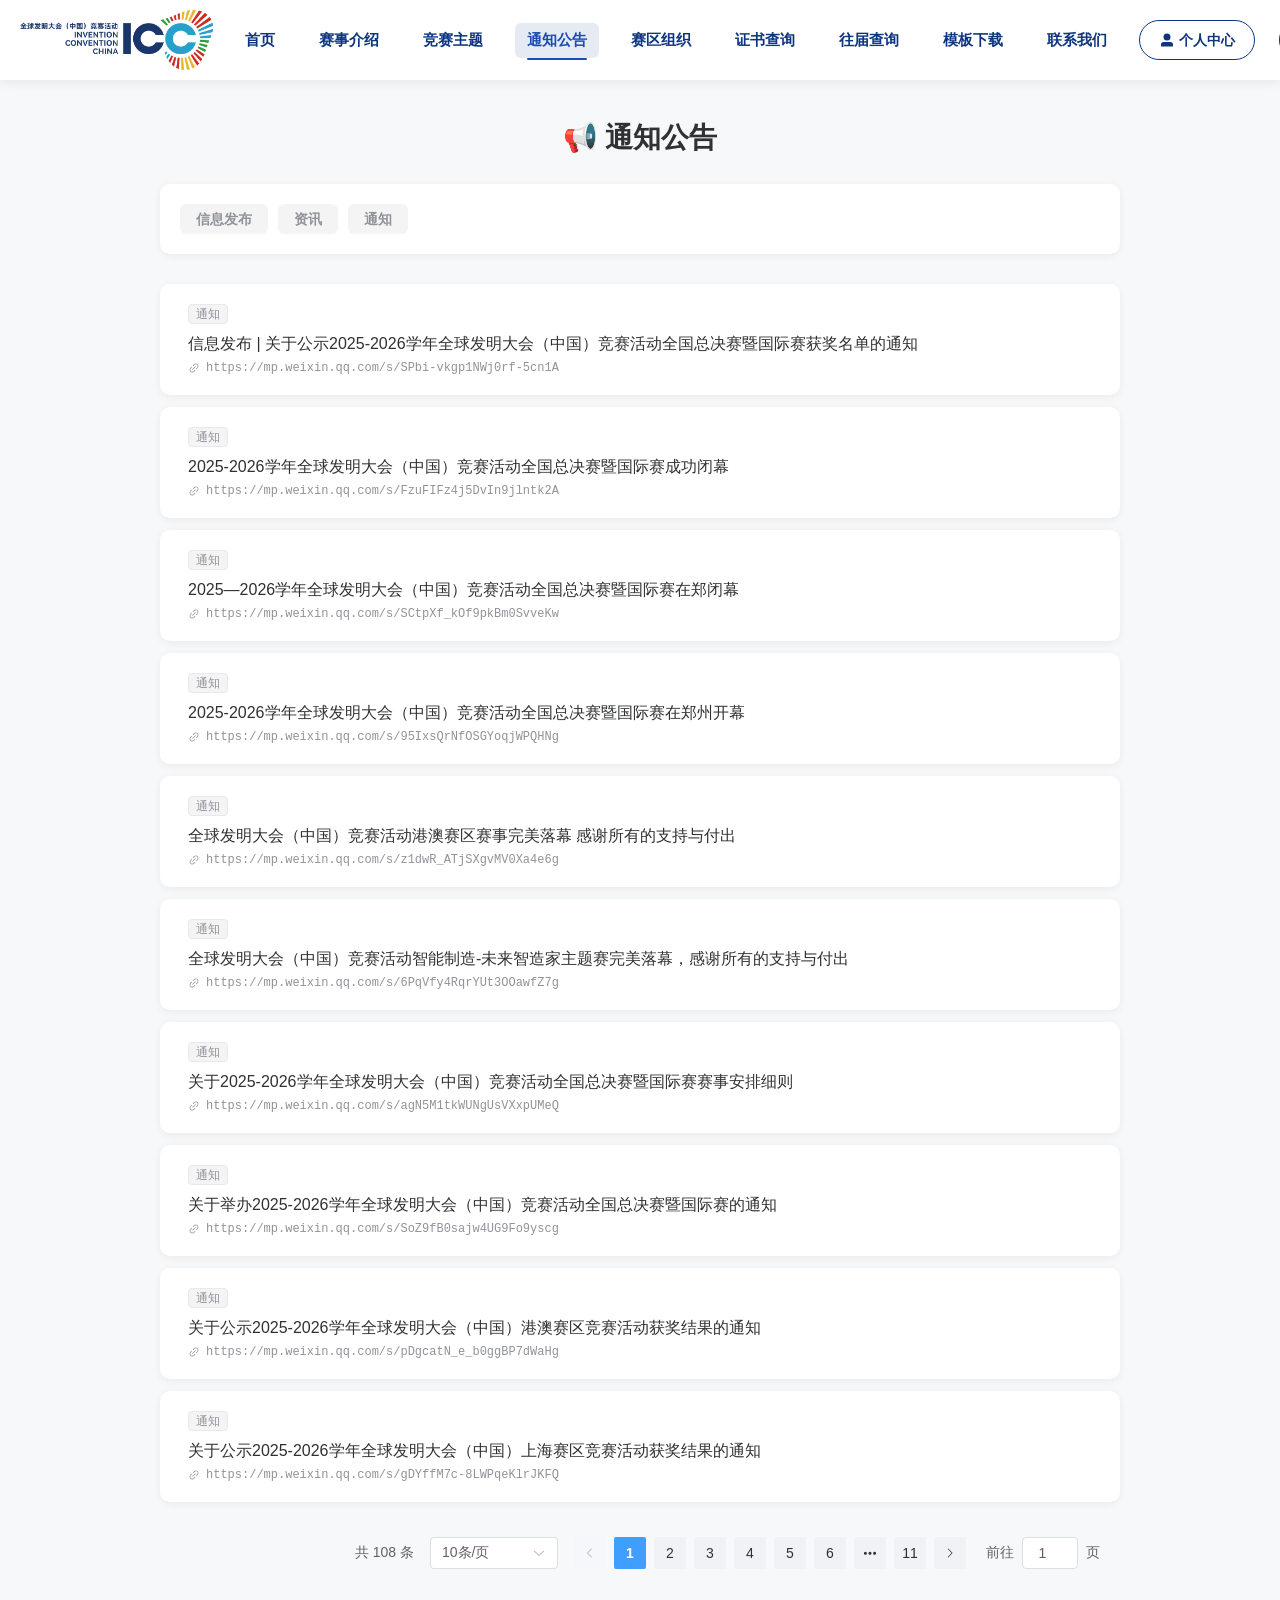
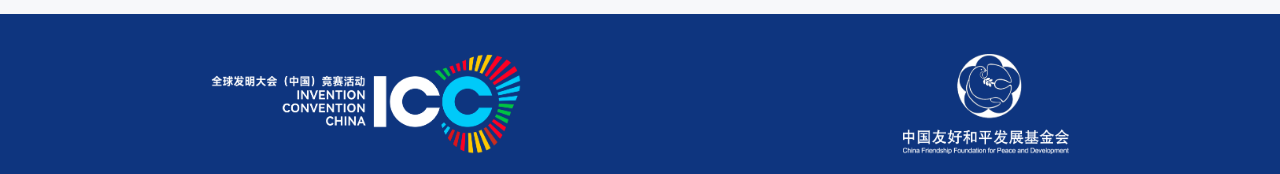
==== commit 9ac14970: "移除页脚演示说明小字 Co-Authored-By: Claude Code <noreply@anthropic.com>" ====
--- a/announcement.html
+++ b/announcement.html
@@ -161,7 +161,6 @@
 <footer class="app-footer">
           <img class="foot-logo" src="assets/img/logo-footer-left.png" alt="Logo Left" />
           <img class="foot-logo" src="assets/img/logo-footer-right.png" alt="Logo Right" />
-          <div class="record"><span class="demo-notice">非官方学习演示站点 · 与全球发明大会及主办方无关</span></div>
         </footer>
       </div>
 
